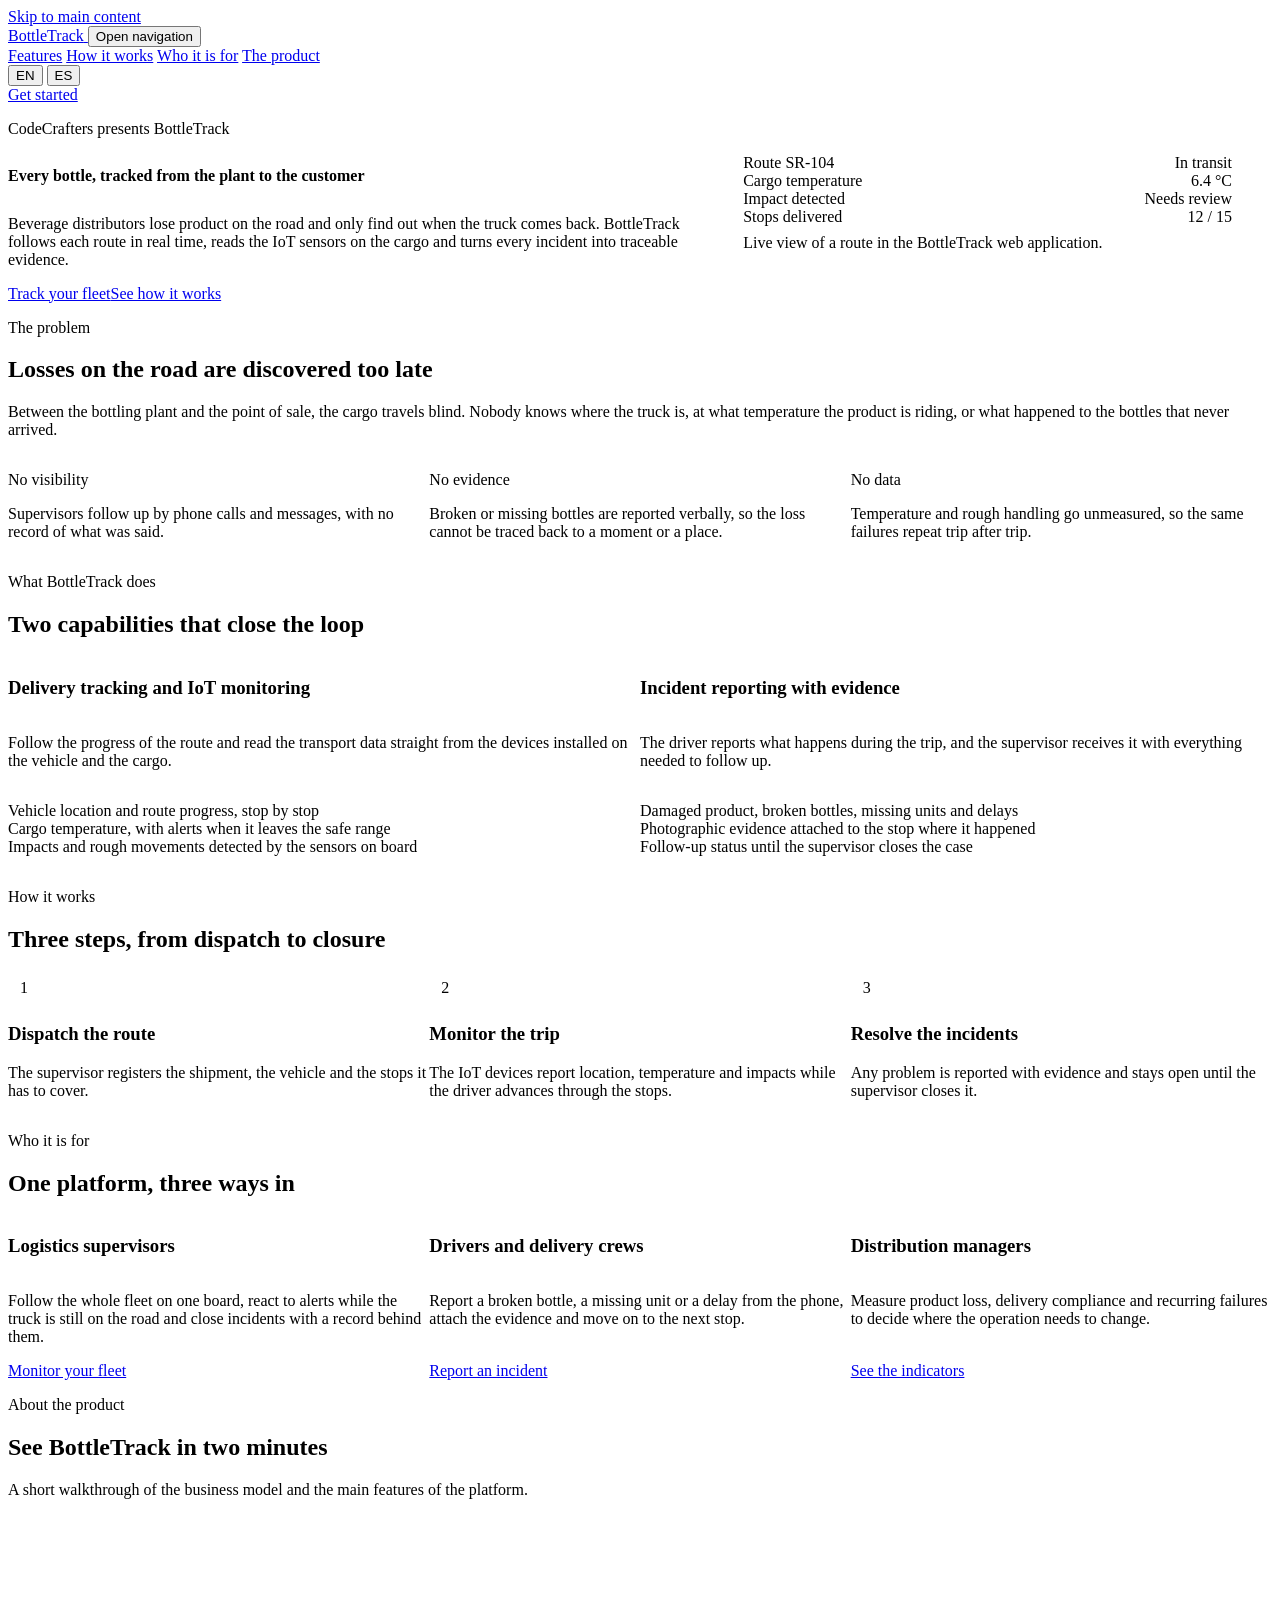
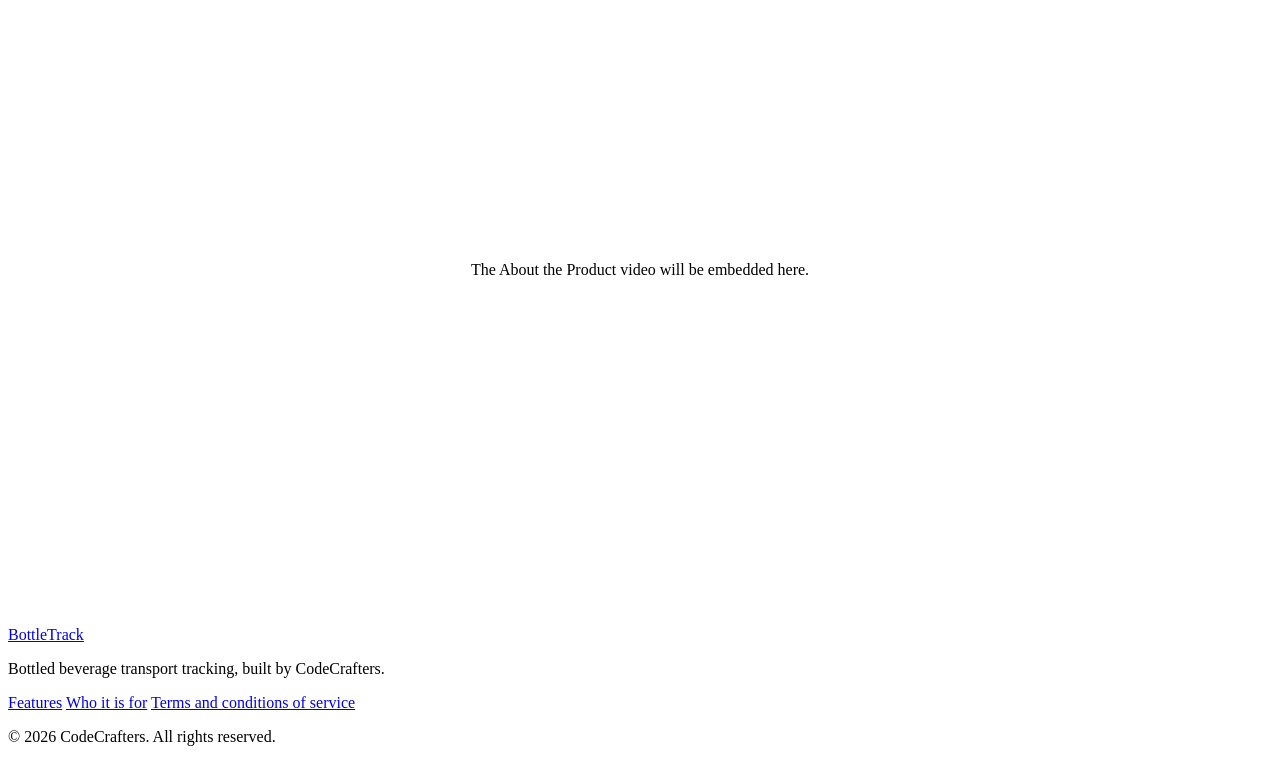
==== index.html @ 256c79b1 "refactor(landing): remove about the team video placeholder" ====
<!DOCTYPE html>
<html lang="en">
<head>
    <meta charset="UTF-8">
    <meta name="viewport" content="width=device-width, initial-scale=1.0">
    <title>BottleTrack | Bottled beverage transport tracking and IoT monitoring</title>
    <meta name="description" content="BottleTrack lets beverage distributors follow every route in real time, monitor cargo with IoT sensors and report transport incidents with evidence.">
    <meta name="keywords" content="beverage logistics, fleet tracking, IoT monitoring, cold chain, delivery incidents, transport management">
    <meta name="author" content="CodeCrafters">
    <meta property="og:title" content="BottleTrack | Bottled beverage transport tracking">
    <meta property="og:description" content="Follow every route in real time, monitor cargo with IoT sensors and report transport incidents with evidence.">
    <meta property="og:type" content="website">
    <meta property="og:locale" content="en_US">
    <meta property="og:locale:alternate" content="es_419">
    <link rel="preconnect" href="https://fonts.googleapis.com">
    <link rel="preconnect" href="https://fonts.gstatic.com" crossorigin>
    <link href="https://fonts.googleapis.com/css2?family=Manrope:wght@400;500;600;700&display=swap" rel="stylesheet">
    <link rel="stylesheet" href="assets/css/tokens.css">
    <link rel="stylesheet" href="assets/css/base.css">
    <link rel="stylesheet" href="assets/css/components.css">
    <link rel="stylesheet" href="assets/css/layout.css">
    <link rel="stylesheet" href="assets/css/landing.css">
</head>
<body>
<a class="skip-link" href="#main" data-i18n="nav.skip">Skip to main content</a>

<header class="site-header">
    <div class="container site-header__inner">
        <a class="brand" href="#main">
            <span class="brand__mark" aria-hidden="true"></span>
            <span class="brand__name">BottleTrack</span>
        </a>

        <button class="nav-toggle" type="button" aria-expanded="false" aria-controls="primary-nav" data-nav-toggle>
            <span class="visually-hidden" data-i18n="nav.toggle">Open navigation</span>
            <span class="nav-toggle__bar" aria-hidden="true"></span>
        </button>

        <nav class="site-nav" id="primary-nav" aria-label="Primary">
            <a href="#features" data-i18n="nav.features">Features</a>
            <a href="#how-it-works" data-i18n="nav.how">How it works</a>
            <a href="#segments" data-i18n="nav.segments">Who it is for</a>
            <a href="#product-video" data-i18n="nav.product">The product</a>
            <div class="language-switch" role="group" aria-label="Language">
                <button type="button" data-language="en" aria-pressed="true">EN</button>
                <button type="button" data-language="es" aria-pressed="false">ES</button>
            </div>
            <a class="button button--primary" href="#segments" data-i18n="nav.cta">Get started</a>
        </nav>
    </div>
</header>

<main id="main">
    <section class="hero">
        <div class="container hero__inner">
            <div class="hero__copy">
                <p class="eyebrow" data-i18n="hero.eyebrow">CodeCrafters presents BottleTrack</p>
                <h1 data-i18n="hero.title">Every bottle, tracked from the plant to the customer</h1>
                <p class="lead" data-i18n="hero.lead">Beverage distributors lose product on the road and only find out when the truck comes back. BottleTrack follows each route in real time, reads the IoT sensors on the cargo and turns every incident into traceable evidence.</p>
                <div class="hero__actions">
                    <a class="button button--primary" href="#segments" data-i18n="hero.primaryCta">Track your fleet</a>
                    <a class="button button--secondary" href="#how-it-works" data-i18n="hero.secondaryCta">See how it works</a>
                </div>
            </div>

            <figure class="hero__panel" aria-labelledby="hero-panel-caption">
                <div class="panel">
                    <div class="panel__row">
                        <span class="panel__label">Route SR-104</span>
                        <span class="chip chip--info" data-i18n="hero.panel.inTransit">In transit</span>
                    </div>
                    <div class="panel__row">
                        <span class="panel__label" data-i18n="hero.panel.temperature">Cargo temperature</span>
                        <span class="panel__value">6.4 &deg;C</span>
                    </div>
                    <div class="panel__row">
                        <span class="panel__label" data-i18n="hero.panel.impact">Impact detected</span>
                        <span class="chip chip--warning" data-i18n="hero.panel.review">Needs review</span>
                    </div>
                    <div class="panel__row">
                        <span class="panel__label" data-i18n="hero.panel.delivered">Stops delivered</span>
                        <span class="panel__value">12 / 15</span>
                    </div>
                    <div class="panel__progress" role="img" aria-label="80 percent of the route completed">
                        <span style="width: 80%"></span>
                    </div>
                </div>
                <figcaption class="muted" id="hero-panel-caption" data-i18n="hero.panel.caption">Live view of a route in the BottleTrack web application.</figcaption>
            </figure>
        </div>
    </section>

    <section class="section section--muted" aria-labelledby="problem-title">
        <div class="container stack">
            <p class="eyebrow" data-i18n="problem.eyebrow">The problem</p>
            <h2 id="problem-title" data-i18n="problem.title">Losses on the road are discovered too late</h2>
            <p class="lead" data-i18n="problem.lead">Between the bottling plant and the point of sale, the cargo travels blind. Nobody knows where the truck is, at what temperature the product is riding, or what happened to the bottles that never arrived.</p>
            <ul class="figure-grid">
                <li class="card">
                    <p class="figure-grid__value" data-i18n="problem.one.value">No visibility</p>
                    <p class="muted" data-i18n="problem.one.text">Supervisors follow up by phone calls and messages, with no record of what was said.</p>
                </li>
                <li class="card">
                    <p class="figure-grid__value" data-i18n="problem.two.value">No evidence</p>
                    <p class="muted" data-i18n="problem.two.text">Broken or missing bottles are reported verbally, so the loss cannot be traced back to a moment or a place.</p>
                </li>
                <li class="card">
                    <p class="figure-grid__value" data-i18n="problem.three.value">No data</p>
                    <p class="muted" data-i18n="problem.three.text">Temperature and rough handling go unmeasured, so the same failures repeat trip after trip.</p>
                </li>
            </ul>
        </div>
    </section>

    <section class="section" id="features" aria-labelledby="features-title">
        <div class="container stack">
            <p class="eyebrow" data-i18n="features.eyebrow">What BottleTrack does</p>
            <h2 id="features-title" data-i18n="features.title">Two capabilities that close the loop</h2>
            <div class="feature-grid">
                <article class="card">
                    <h3 data-i18n="features.tracking.title">Delivery tracking and IoT monitoring</h3>
                    <p class="muted" data-i18n="features.tracking.text">Follow the progress of the route and read the transport data straight from the devices installed on the vehicle and the cargo.</p>
                    <ul class="check-list">
                        <li data-i18n="features.tracking.one">Vehicle location and route progress, stop by stop</li>
                        <li data-i18n="features.tracking.two">Cargo temperature, with alerts when it leaves the safe range</li>
                        <li data-i18n="features.tracking.three">Impacts and rough movements detected by the sensors on board</li>
                    </ul>
                </article>
                <article class="card">
                    <h3 data-i18n="features.incidents.title">Incident reporting with evidence</h3>
                    <p class="muted" data-i18n="features.incidents.text">The driver reports what happens during the trip, and the supervisor receives it with everything needed to follow up.</p>
                    <ul class="check-list">
                        <li data-i18n="features.incidents.one">Damaged product, broken bottles, missing units and delays</li>
                        <li data-i18n="features.incidents.two">Photographic evidence attached to the stop where it happened</li>
                        <li data-i18n="features.incidents.three">Follow-up status until the supervisor closes the case</li>
                    </ul>
                </article>
            </div>
        </div>
    </section>

    <section class="section section--muted" id="how-it-works" aria-labelledby="how-title">
        <div class="container stack">
            <p class="eyebrow" data-i18n="how.eyebrow">How it works</p>
            <h2 id="how-title" data-i18n="how.title">Three steps, from dispatch to closure</h2>
            <ol class="step-list">
                <li class="card">
                    <span class="step-list__number" aria-hidden="true">1</span>
                    <h3 data-i18n="how.one.title">Dispatch the route</h3>
                    <p class="muted" data-i18n="how.one.text">The supervisor registers the shipment, the vehicle and the stops it has to cover.</p>
                </li>
                <li class="card">
                    <span class="step-list__number" aria-hidden="true">2</span>
                    <h3 data-i18n="how.two.title">Monitor the trip</h3>
                    <p class="muted" data-i18n="how.two.text">The IoT devices report location, temperature and impacts while the driver advances through the stops.</p>
                </li>
                <li class="card">
                    <span class="step-list__number" aria-hidden="true">3</span>
                    <h3 data-i18n="how.three.title">Resolve the incidents</h3>
                    <p class="muted" data-i18n="how.three.text">Any problem is reported with evidence and stays open until the supervisor closes it.</p>
                </li>
            </ol>
        </div>
    </section>

    <section class="section" id="segments" aria-labelledby="segments-title">
        <div class="container stack">
            <p class="eyebrow" data-i18n="segments.eyebrow">Who it is for</p>
            <h2 id="segments-title" data-i18n="segments.title">One platform, three ways in</h2>
            <div class="feature-grid">
                <article class="card card--interactive">
                    <h3 data-i18n="segments.supervisor.title">Logistics supervisors</h3>
                    <p class="muted" data-i18n="segments.supervisor.text">Follow the whole fleet on one board, react to alerts while the truck is still on the road and close incidents with a record behind them.</p>
                    <a class="button button--primary" href="https://bottletrack.vercel.app/monitoring" data-i18n="segments.supervisor.cta">Monitor your fleet</a>
                </article>
                <article class="card card--interactive">
                    <h3 data-i18n="segments.driver.title">Drivers and delivery crews</h3>
                    <p class="muted" data-i18n="segments.driver.text">Report a broken bottle, a missing unit or a delay from the phone, attach the evidence and move on to the next stop.</p>
                    <a class="button button--primary" href="https://bottletrack.vercel.app/incidents/new" data-i18n="segments.driver.cta">Report an incident</a>
                </article>
                <article class="card card--interactive">
                    <h3 data-i18n="segments.manager.title">Distribution managers</h3>
                    <p class="muted" data-i18n="segments.manager.text">Measure product loss, delivery compliance and recurring failures to decide where the operation needs to change.</p>
                    <a class="button button--primary" href="https://bottletrack.vercel.app/analytics" data-i18n="segments.manager.cta">See the indicators</a>
                </article>
            </div>
        </div>
    </section>

    <section class="section section--muted" id="product-video" aria-labelledby="video-title">
        <div class="container stack">
            <p class="eyebrow" data-i18n="video.eyebrow">About the product</p>
            <h2 id="video-title" data-i18n="video.title">See BottleTrack in two minutes</h2>
            <p class="lead" data-i18n="video.lead">A short walkthrough of the business model and the main features of the platform.</p>
            <div class="video-frame" data-video-placeholder>
                <p class="muted" data-i18n="video.placeholder">The About the Product video will be embedded here.</p>
            </div>
        </div>
    </section>

</main>

<footer class="site-footer">
    <div class="container site-footer__inner">
        <div class="stack">
            <a class="brand brand--inverse" href="#main">
                <span class="brand__mark" aria-hidden="true"></span>
                <span class="brand__name">BottleTrack</span>
            </a>
            <p class="site-footer__text" data-i18n="footer.tagline">Bottled beverage transport tracking, built by CodeCrafters.</p>
        </div>
        <nav class="site-footer__nav" aria-label="Footer">
            <a href="#features" data-i18n="nav.features">Features</a>
            <a href="#segments" data-i18n="nav.segments">Who it is for</a>
            <a href="terms-of-service.html" data-i18n="footer.terms">Terms and conditions of service</a>
        </nav>
    </div>
    <div class="container site-footer__legal">
        <p data-i18n="footer.copyright">&copy; 2026 CodeCrafters. All rights reserved.</p>
    </div>
</footer>

<script src="assets/js/translations.js"></script>
<script src="assets/js/i18n.js"></script>
<script src="assets/js/main.js"></script>
</body>
</html>
---- assets/css/landing.css ----
.hero {
    padding-block: var(--space-24) var(--space-20);
}

.hero__inner {
    display: grid;
    grid-template-columns: 1.1fr 0.9fr;
    align-items: center;
    gap: var(--space-16);
}

.hero__copy {
    display: flex;
    flex-direction: column;
    gap: var(--space-5);
}

.hero__copy h1 {
    font-size: var(--text-5xl);
}

.hero__actions {
    display: flex;
    flex-wrap: wrap;
    gap: var(--space-3);
    margin-top: var(--space-2);
}

.hero__panel {
    display: flex;
    flex-direction: column;
    gap: var(--space-3);
}

.panel {
    display: flex;
    flex-direction: column;
    background: var(--surface);
    border: 1px solid var(--border);
    border-radius: var(--radius-xl);
    box-shadow: var(--shadow-lg);
    padding: var(--space-2) var(--space-5) var(--space-5);
}

.panel__row {
    display: flex;
    align-items: center;
    justify-content: space-between;
    gap: var(--space-4);
    padding-block: var(--space-4);
}

.panel__row + .panel__row {
    border-top: 1px solid var(--line);
}

.panel__label {
    color: var(--ink-60);
    font-size: var(--text-sm);
}

.panel__value {
    font-weight: var(--weight-bold);
    color: var(--primary-dark);
}

.panel__progress {
    height: 0.5rem;
    margin-top: var(--space-4);
    background: var(--fill-10);
    border-radius: var(--radius-full);
    overflow: hidden;
}

.panel__progress span {
    display: block;
    height: 100%;
    background: var(--primary);
}

.figure-grid,
.feature-grid,
.step-list {
    display: grid;
    gap: var(--space-4);
    list-style: none;
    padding: 0;
    margin-top: var(--space-4);
}

.figure-grid,
.feature-grid {
    grid-template-columns: repeat(auto-fit, minmax(17rem, 1fr));
}

.step-list {
    grid-template-columns: repeat(auto-fit, minmax(15rem, 1fr));
}

.figure-grid__value {
    color: var(--primary-dark);
    font-size: var(--text-xl);
    font-weight: var(--weight-bold);
    margin-bottom: var(--space-2);
}

.feature-grid .card {
    display: flex;
    flex-direction: column;
    gap: var(--space-3);
}

.feature-grid .button {
    margin-top: auto;
    align-self: flex-start;
}

.check-list {
    display: flex;
    flex-direction: column;
    gap: var(--space-2);
    list-style: none;
    padding: 0;
    font-size: var(--text-sm);
}

.check-list li {
    position: relative;
    padding-left: var(--space-6);
}

.check-list li::before {
    content: "";
    position: absolute;
    left: 0;
    top: 0.5em;
    width: 0.5rem;
    height: 0.5rem;
    border-radius: var(--radius-full);
    background: var(--primary);
}

.step-list__number {
    display: inline-flex;
    align-items: center;
    justify-content: center;
    width: 2rem;
    height: 2rem;
    margin-bottom: var(--space-3);
    background: var(--primary-soft);
    color: var(--primary-dark);
    border-radius: var(--radius-full);
    font-weight: var(--weight-bold);
}

.video-frame {
    display: flex;
    align-items: center;
    justify-content: center;
    aspect-ratio: 16 / 9;
    margin-top: var(--space-4);
    background: var(--surface);
    border: 1px dashed var(--control);
    border-radius: var(--radius-lg);
}

.video-frame iframe {
    width: 100%;
    height: 100%;
    border: 0;
    border-radius: var(--radius-lg);
}

@media (max-width: 60rem) {
    .hero__inner {
        grid-template-columns: 1fr;
        gap: var(--space-10);
    }
}

@media (max-width: 48rem) {
    .hero {
        padding-block: var(--space-12);
    }
}

/* Modificaciones adicionales solo para BottleTrack */

.product-screenshots {
    display: grid;
    grid-template-columns: repeat(2, minmax(0, 1fr));
    gap: var(--space-5);
    width: 100%;
    margin-top: var(--space-4);
    align-items: start;
}

.product-screenshots img {
    display: block;
    width: 100%;
    height: auto;
    max-width: 100%;
    object-fit: contain;
    border-radius: var(--radius-lg);
}

@media (max-width: 48rem) {
    .product-screenshots {
        grid-template-columns: 1fr;
    }
}
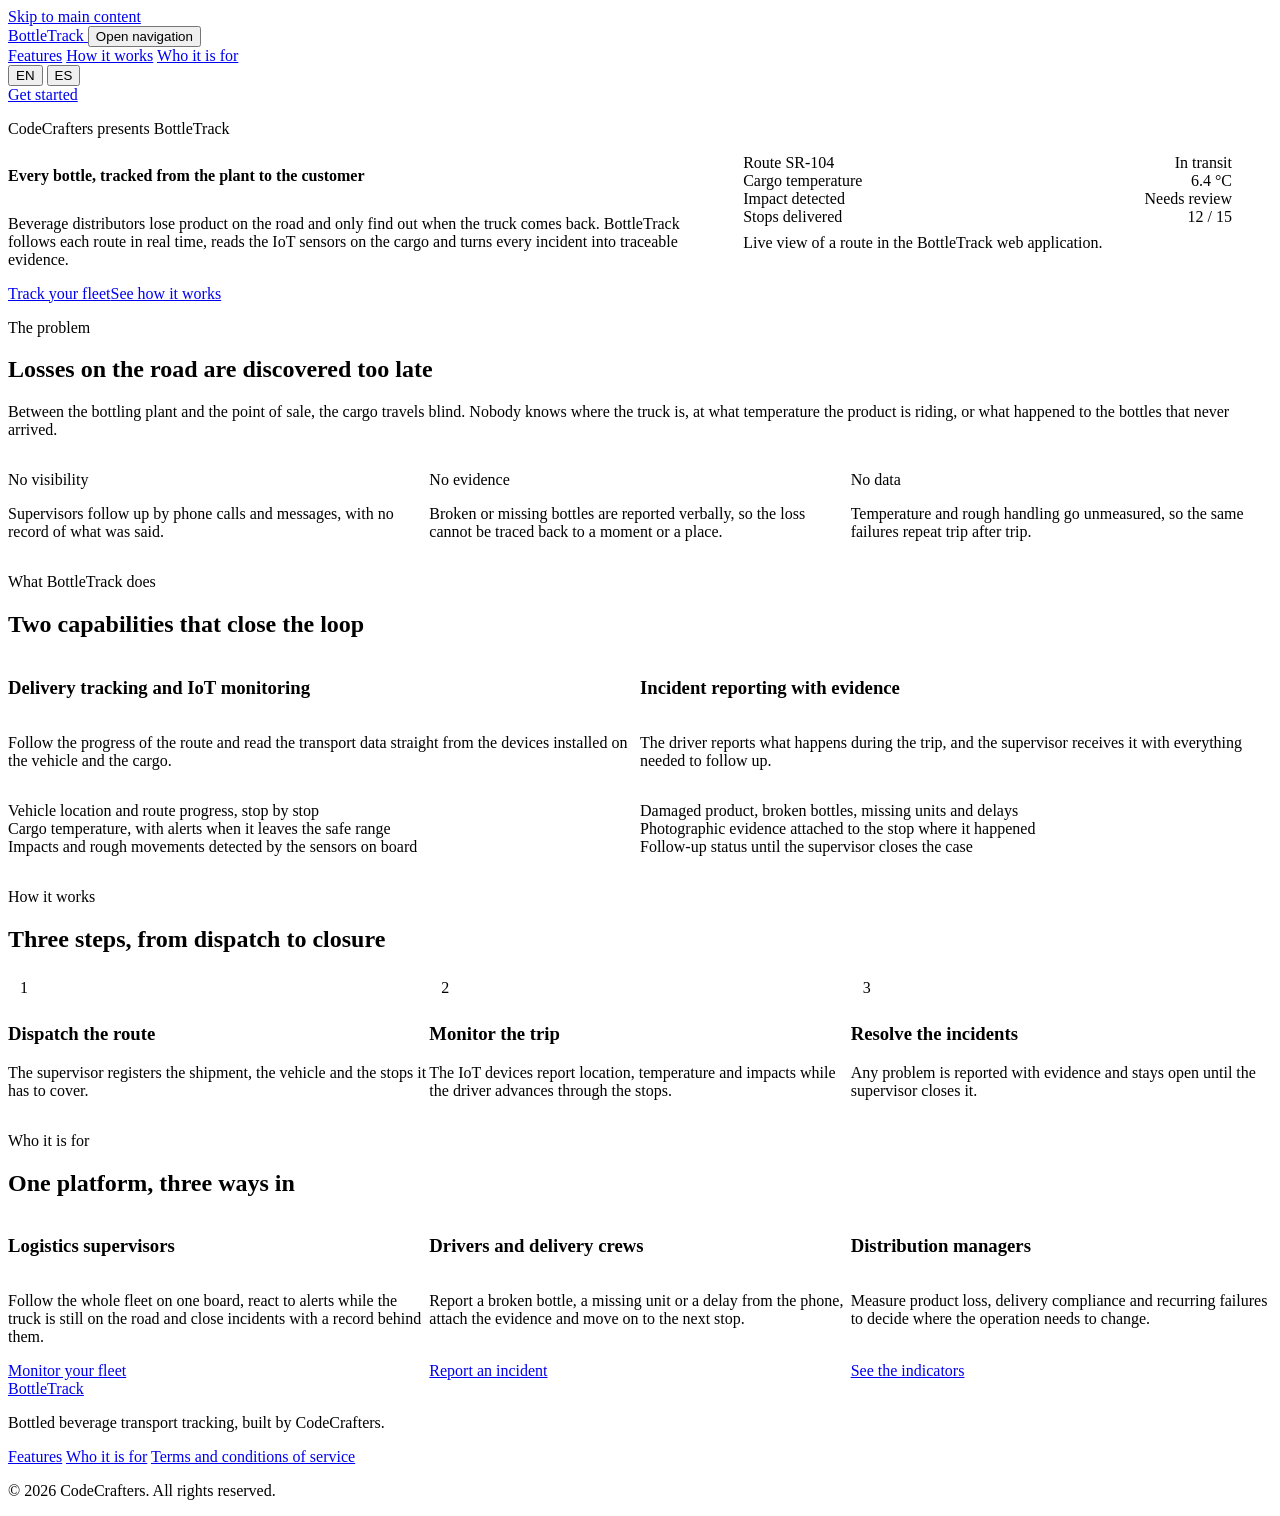
==== commit f1d36d84: "refactor(landing): remove about the product video placeholder" ====
--- a/index.html
+++ b/index.html
@@ -40,7 +40,6 @@
             <a href="#features" data-i18n="nav.features">Features</a>
             <a href="#how-it-works" data-i18n="nav.how">How it works</a>
             <a href="#segments" data-i18n="nav.segments">Who it is for</a>
-            <a href="#product-video" data-i18n="nav.product">The product</a>
             <div class="language-switch" role="group" aria-label="Language">
                 <button type="button" data-language="en" aria-pressed="true">EN</button>
                 <button type="button" data-language="es" aria-pressed="false">ES</button>
@@ -187,17 +186,6 @@
         </div>
     </section>
 
-    <section class="section section--muted" id="product-video" aria-labelledby="video-title">
-        <div class="container stack">
-            <p class="eyebrow" data-i18n="video.eyebrow">About the product</p>
-            <h2 id="video-title" data-i18n="video.title">See BottleTrack in two minutes</h2>
-            <p class="lead" data-i18n="video.lead">A short walkthrough of the business model and the main features of the platform.</p>
-            <div class="video-frame" data-video-placeholder>
-                <p class="muted" data-i18n="video.placeholder">The About the Product video will be embedded here.</p>
-            </div>
-        </div>
-    </section>
-
 </main>
 
 <footer class="site-footer">
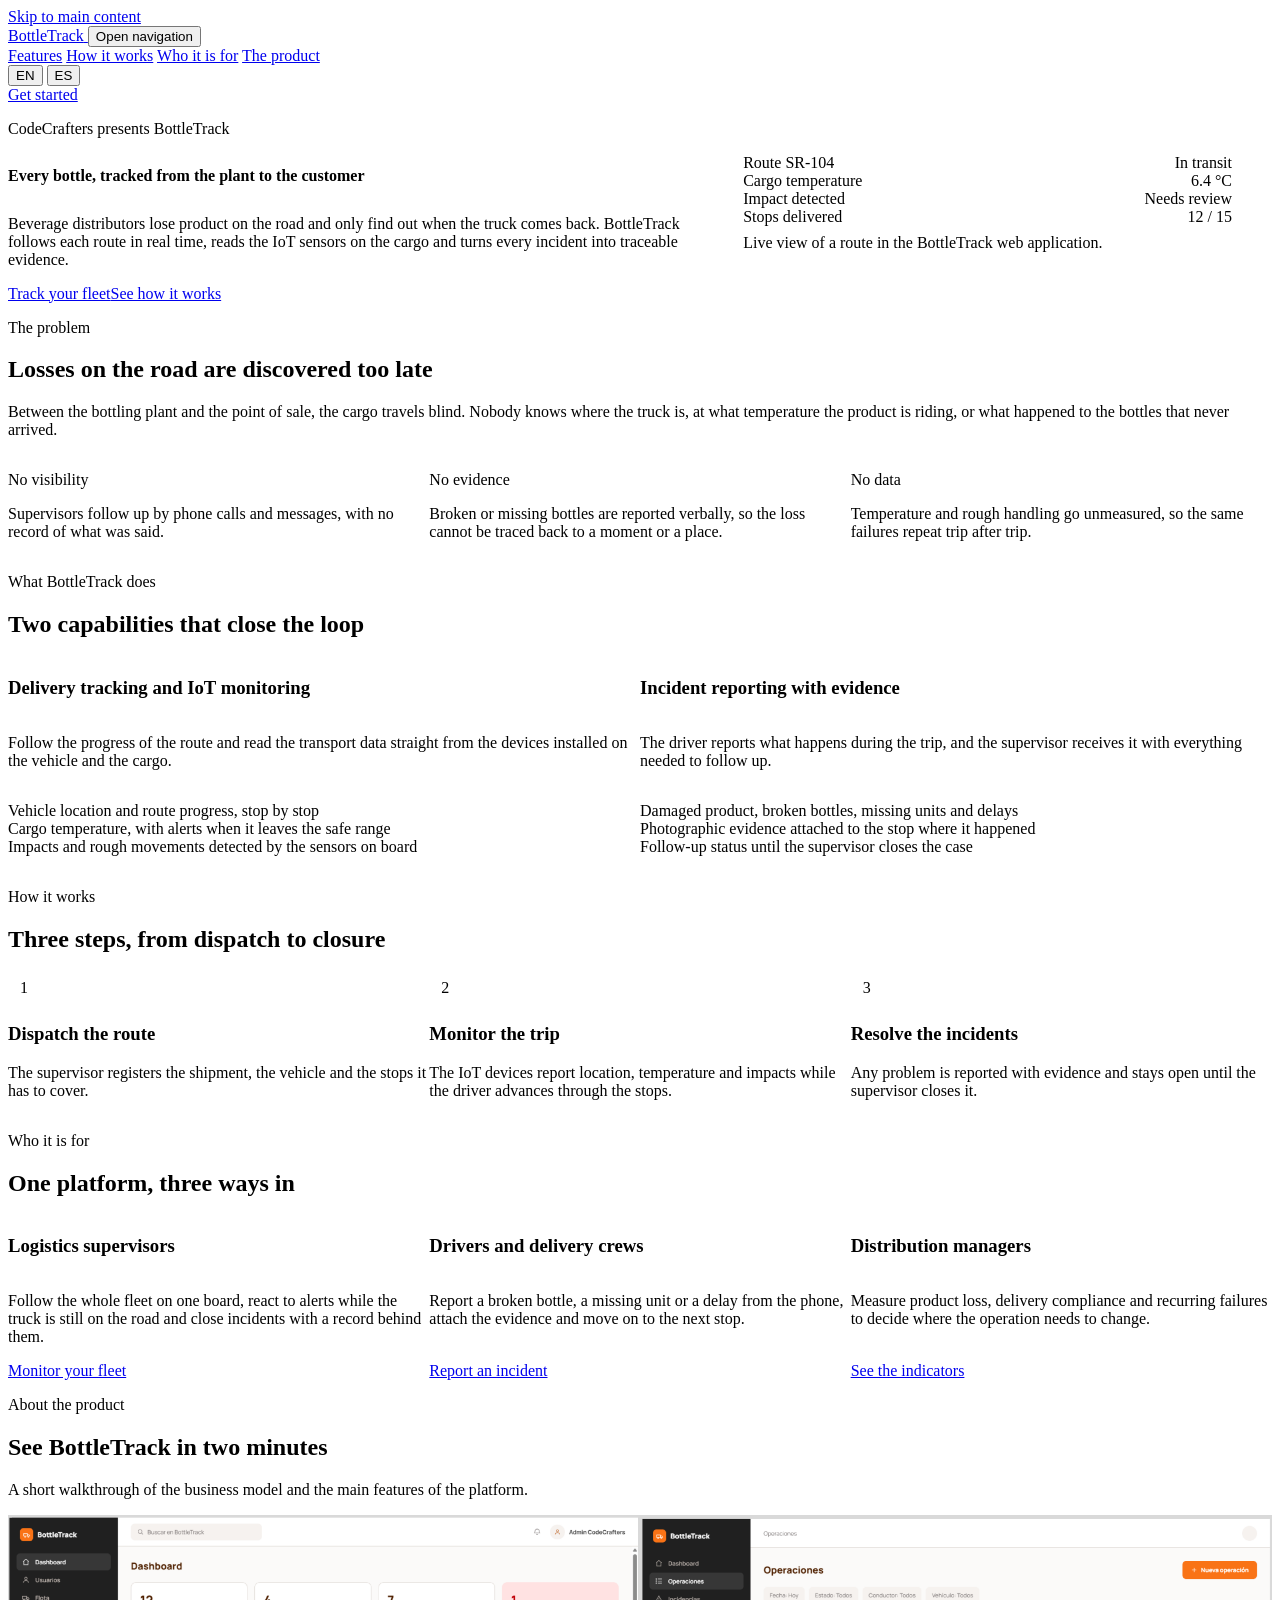
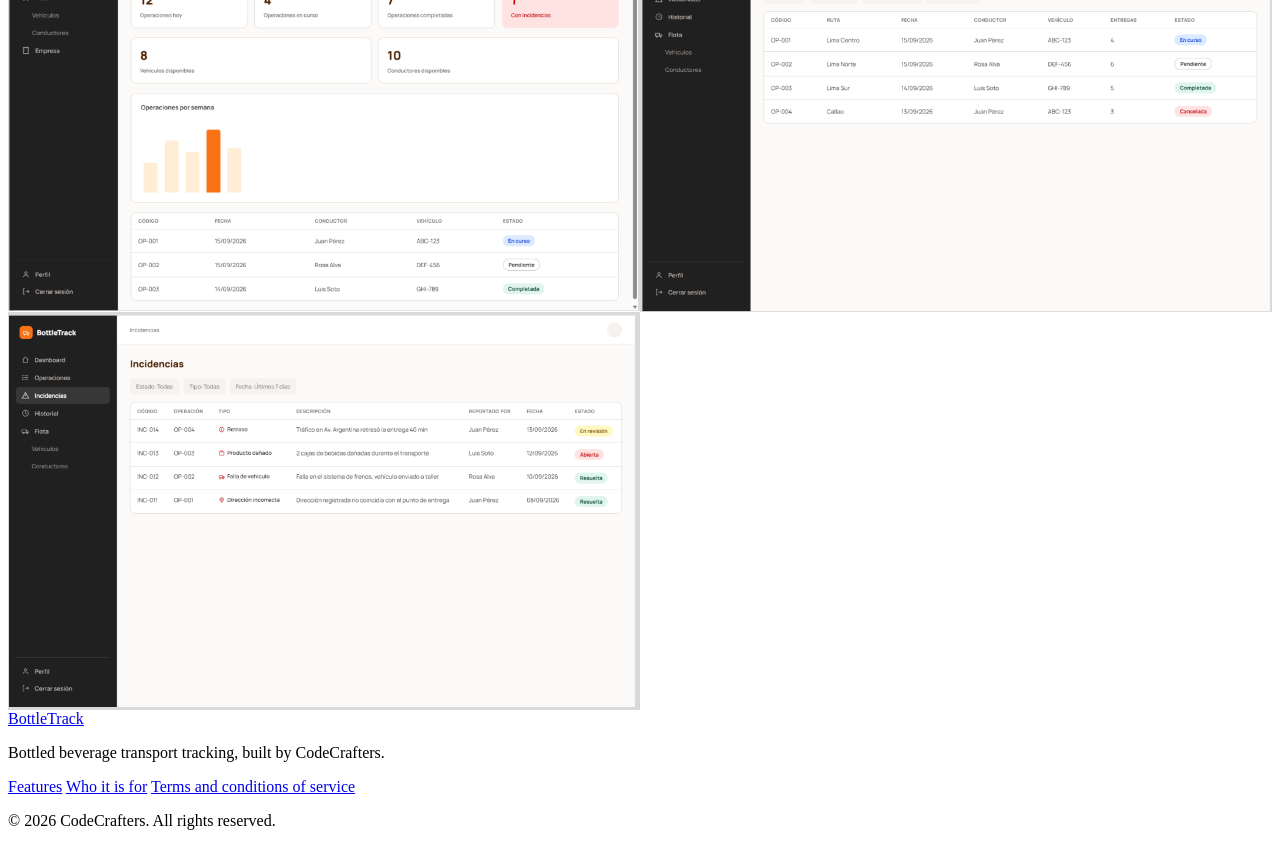
==== commit 804b82ab: "Merge branch 'develop' of github.com:1ASI0730-2620-8084-CodeCrafters/Landing-Page into develop" ====
--- a/index.html
+++ b/index.html
@@ -40,6 +40,7 @@
             <a href="#features" data-i18n="nav.features">Features</a>
             <a href="#how-it-works" data-i18n="nav.how">How it works</a>
             <a href="#segments" data-i18n="nav.segments">Who it is for</a>
+            <a href="#product-video" data-i18n="nav.product">The product</a>
             <div class="language-switch" role="group" aria-label="Language">
                 <button type="button" data-language="en" aria-pressed="true">EN</button>
                 <button type="button" data-language="es" aria-pressed="false">ES</button>
@@ -186,6 +187,27 @@
         </div>
     </section>
 
+    <section class="section section--muted" id="product-video" aria-labelledby="video-title">
+        <div class="container stack">
+            <p class="eyebrow" data-i18n="video.eyebrow">About the product</p>
+
+            <h2 id="video-title" data-i18n="video.title">
+                See BottleTrack in two minutes
+            </h2>
+
+            <p class="lead" data-i18n="video.lead">
+                A short walkthrough of the business model and the main features of the platform.
+            </p>
+
+            <!-- modificación para bottletrack screenshot a cambio de video -->
+            <div class="product-screenshots">
+                <img src="assets/img/dashboard_bottletrack.png" alt="BottleTrack dashboard">
+                <img src="assets/img/operaciones_bottletrack.png" alt="BottleTrack operations">
+                <img src="assets/img/incidencias_bottletrack.png" alt="BottleTrack incidents">
+            </div>
+        </div>
+    </section>
+
 </main>
 
 <footer class="site-footer">
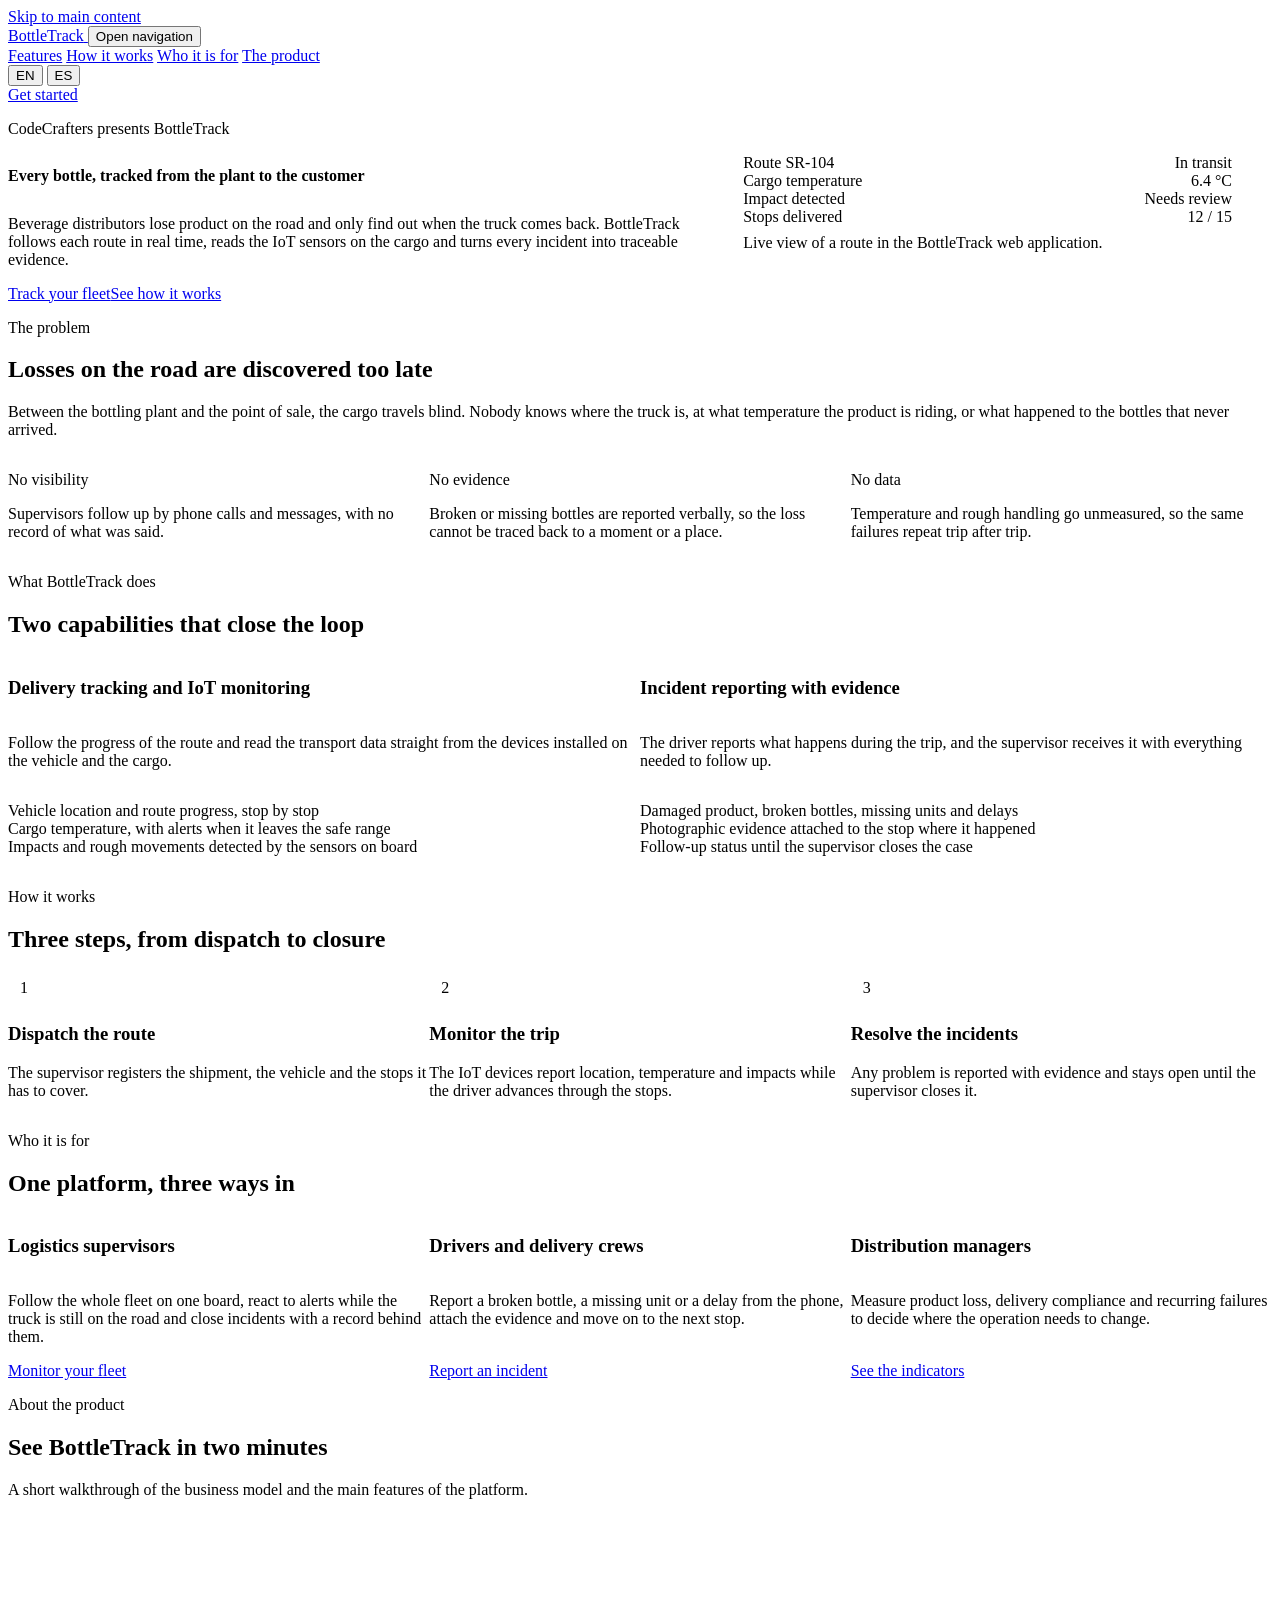
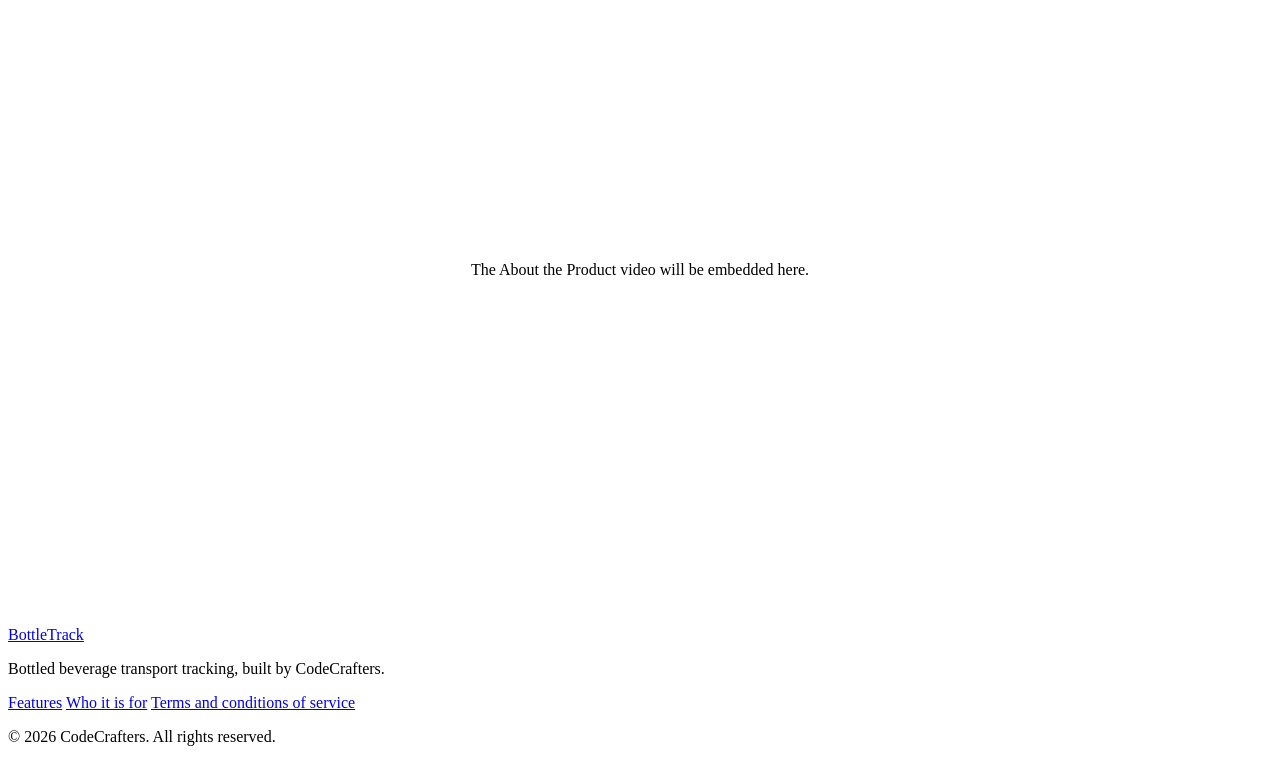
==== commit a2dd590b: "Revert "refactor(landing): remove about the product video placeholder" This reverts commit 2cb505178" ====
--- a/index.html
+++ b/index.html
@@ -190,20 +190,10 @@
     <section class="section section--muted" id="product-video" aria-labelledby="video-title">
         <div class="container stack">
             <p class="eyebrow" data-i18n="video.eyebrow">About the product</p>
-
-            <h2 id="video-title" data-i18n="video.title">
-                See BottleTrack in two minutes
-            </h2>
-
-            <p class="lead" data-i18n="video.lead">
-                A short walkthrough of the business model and the main features of the platform.
-            </p>
-
-            <!-- modificación para bottletrack screenshot a cambio de video -->
-            <div class="product-screenshots">
-                <img src="assets/img/dashboard_bottletrack.png" alt="BottleTrack dashboard">
-                <img src="assets/img/operaciones_bottletrack.png" alt="BottleTrack operations">
-                <img src="assets/img/incidencias_bottletrack.png" alt="BottleTrack incidents">
+            <h2 id="video-title" data-i18n="video.title">See BottleTrack in two minutes</h2>
+            <p class="lead" data-i18n="video.lead">A short walkthrough of the business model and the main features of the platform.</p>
+            <div class="video-frame" data-video-placeholder>
+                <p class="muted" data-i18n="video.placeholder">The About the Product video will be embedded here.</p>
             </div>
         </div>
     </section>
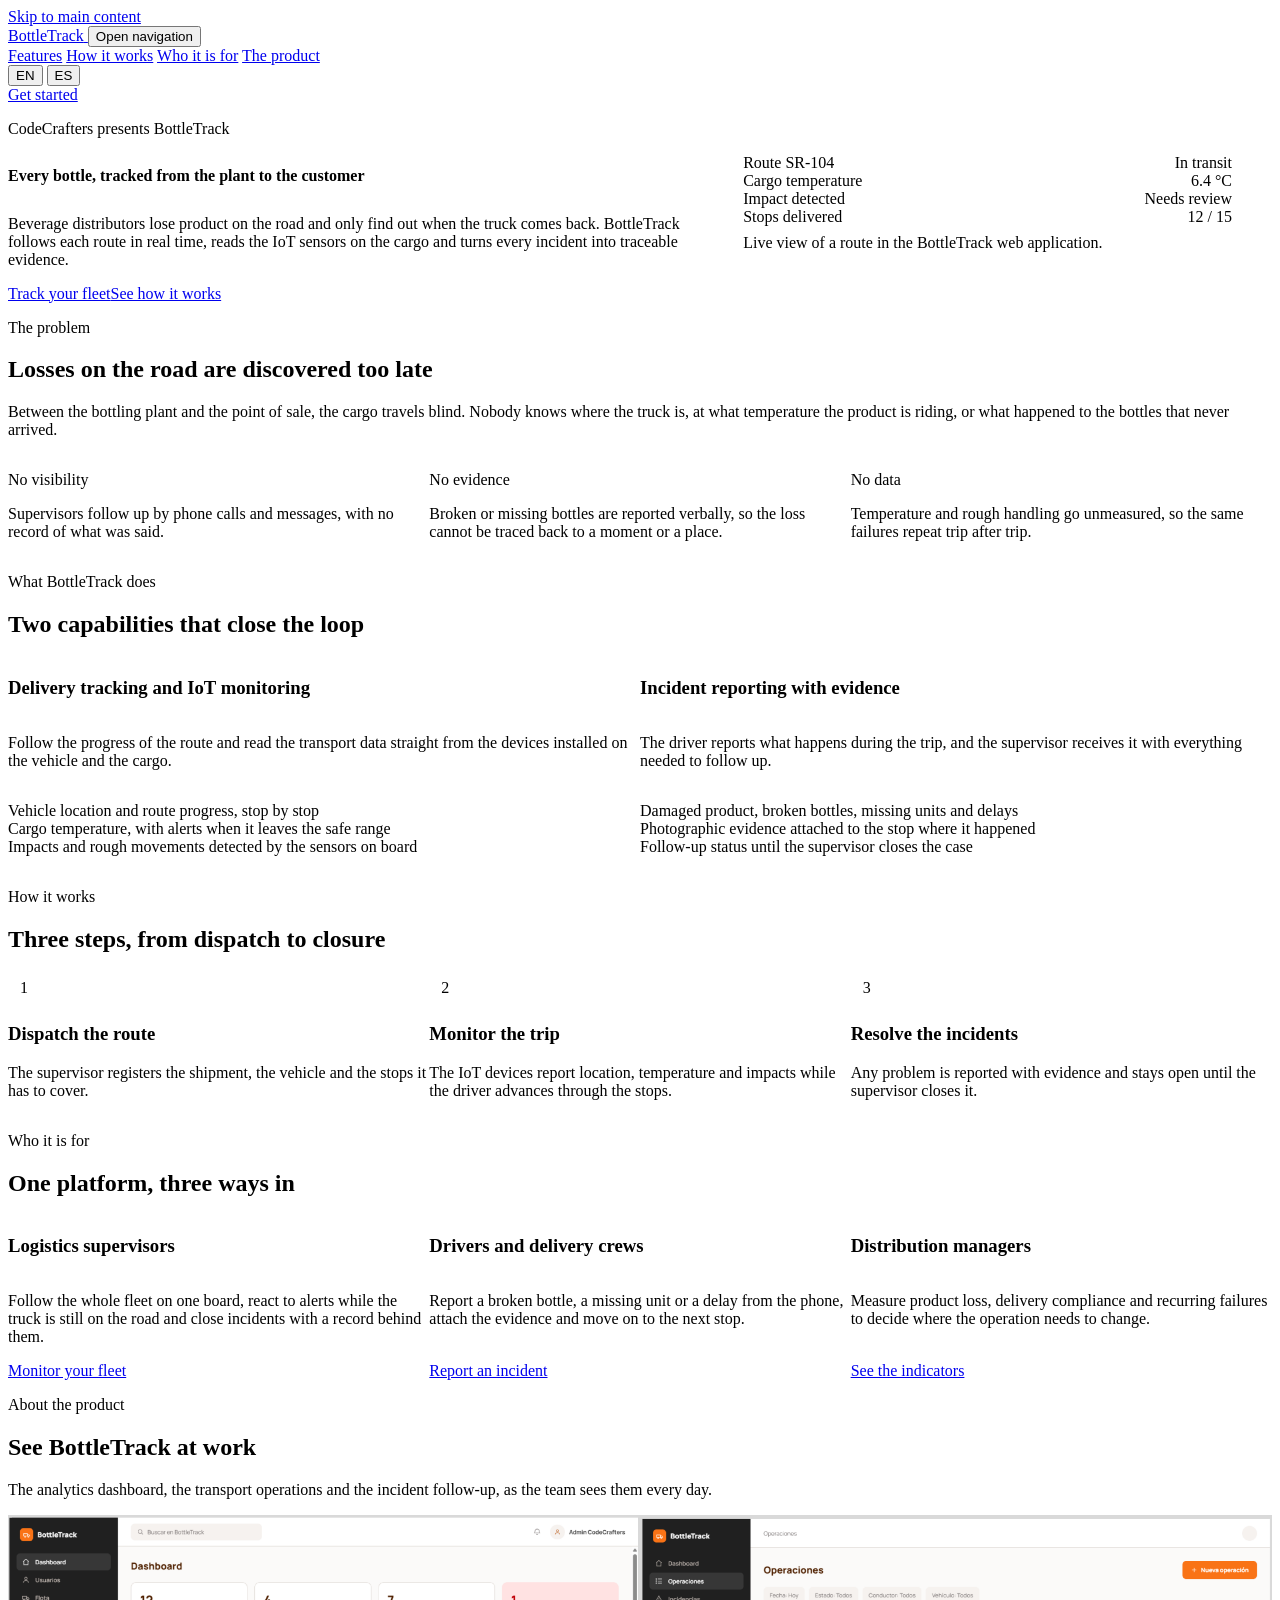
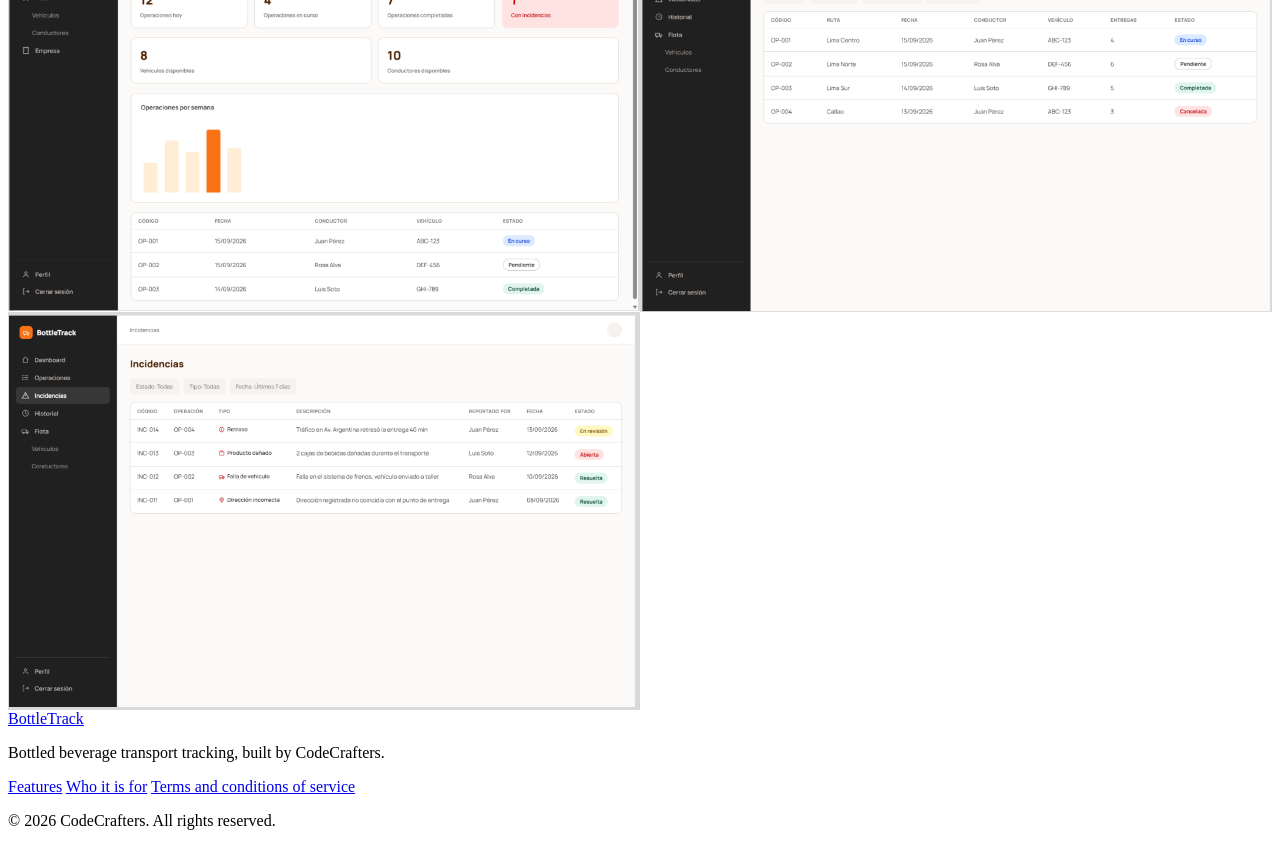
==== commit d6865f7e: "refactor(landing): describe the product section as application screenshots" ====
--- a/index.html
+++ b/index.html
@@ -40,7 +40,7 @@
             <a href="#features" data-i18n="nav.features">Features</a>
             <a href="#how-it-works" data-i18n="nav.how">How it works</a>
             <a href="#segments" data-i18n="nav.segments">Who it is for</a>
-            <a href="#product-video" data-i18n="nav.product">The product</a>
+            <a href="#product" data-i18n="nav.product">The product</a>
             <div class="language-switch" role="group" aria-label="Language">
                 <button type="button" data-language="en" aria-pressed="true">EN</button>
                 <button type="button" data-language="es" aria-pressed="false">ES</button>
@@ -187,13 +187,15 @@
         </div>
     </section>
 
-    <section class="section section--muted" id="product-video" aria-labelledby="video-title">
-        <div class="container stack">
-            <p class="eyebrow" data-i18n="video.eyebrow">About the product</p>
-            <h2 id="video-title" data-i18n="video.title">See BottleTrack in two minutes</h2>
-            <p class="lead" data-i18n="video.lead">A short walkthrough of the business model and the main features of the platform.</p>
-            <div class="video-frame" data-video-placeholder>
-                <p class="muted" data-i18n="video.placeholder">The About the Product video will be embedded here.</p>
+    <section class="section section--muted" id="product" aria-labelledby="product-title">
+        <div class="container stack">
+            <p class="eyebrow" data-i18n="product.eyebrow">About the product</p>
+            <h2 id="product-title" data-i18n="product.title">See BottleTrack at work</h2>
+            <p class="lead" data-i18n="product.lead">The analytics dashboard, the transport operations and the incident follow-up, as the team sees them every day.</p>
+            <div class="product-screenshots">
+                <img src="assets/img/dashboard_bottletrack.png" alt="BottleTrack dashboard with the daily operation indicators">
+                <img src="assets/img/operaciones_bottletrack.png" alt="BottleTrack list of transport operations">
+                <img src="assets/img/incidencias_bottletrack.png" alt="BottleTrack list of reported incidents">
             </div>
         </div>
     </section>
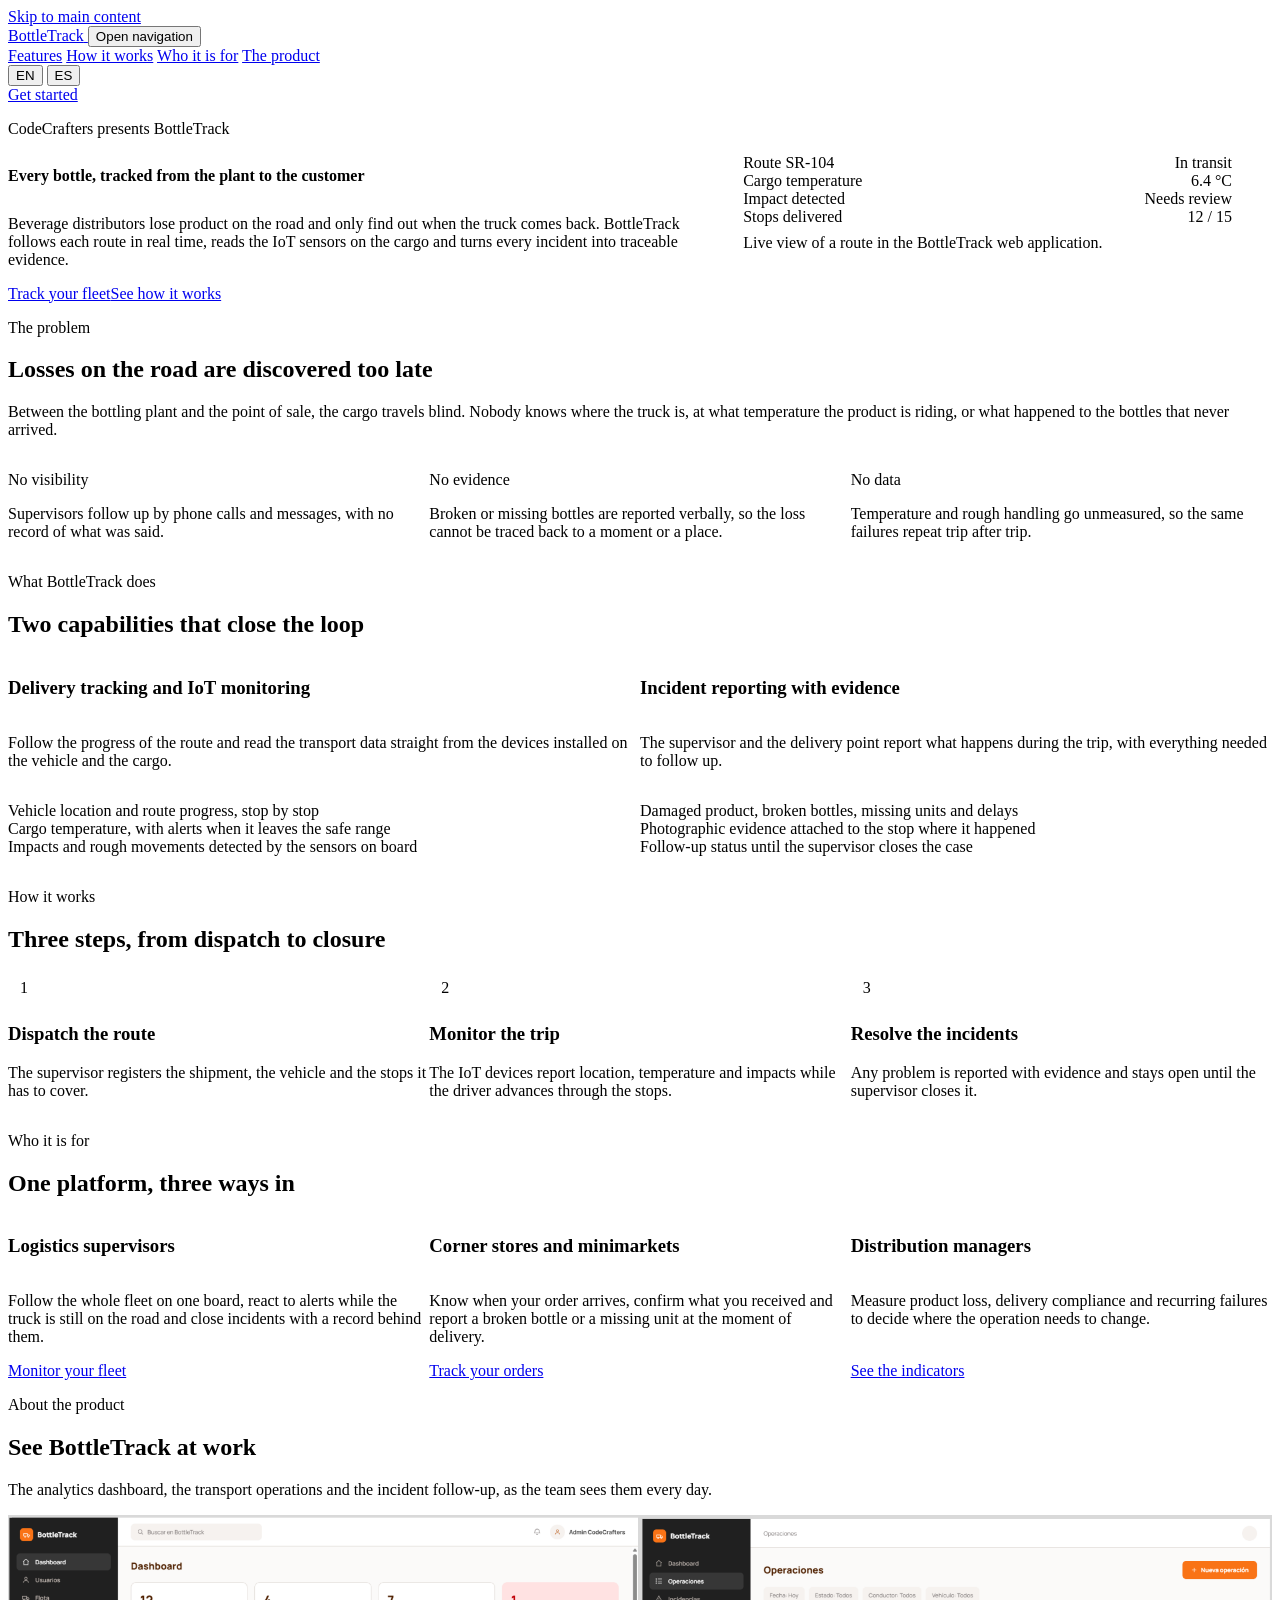
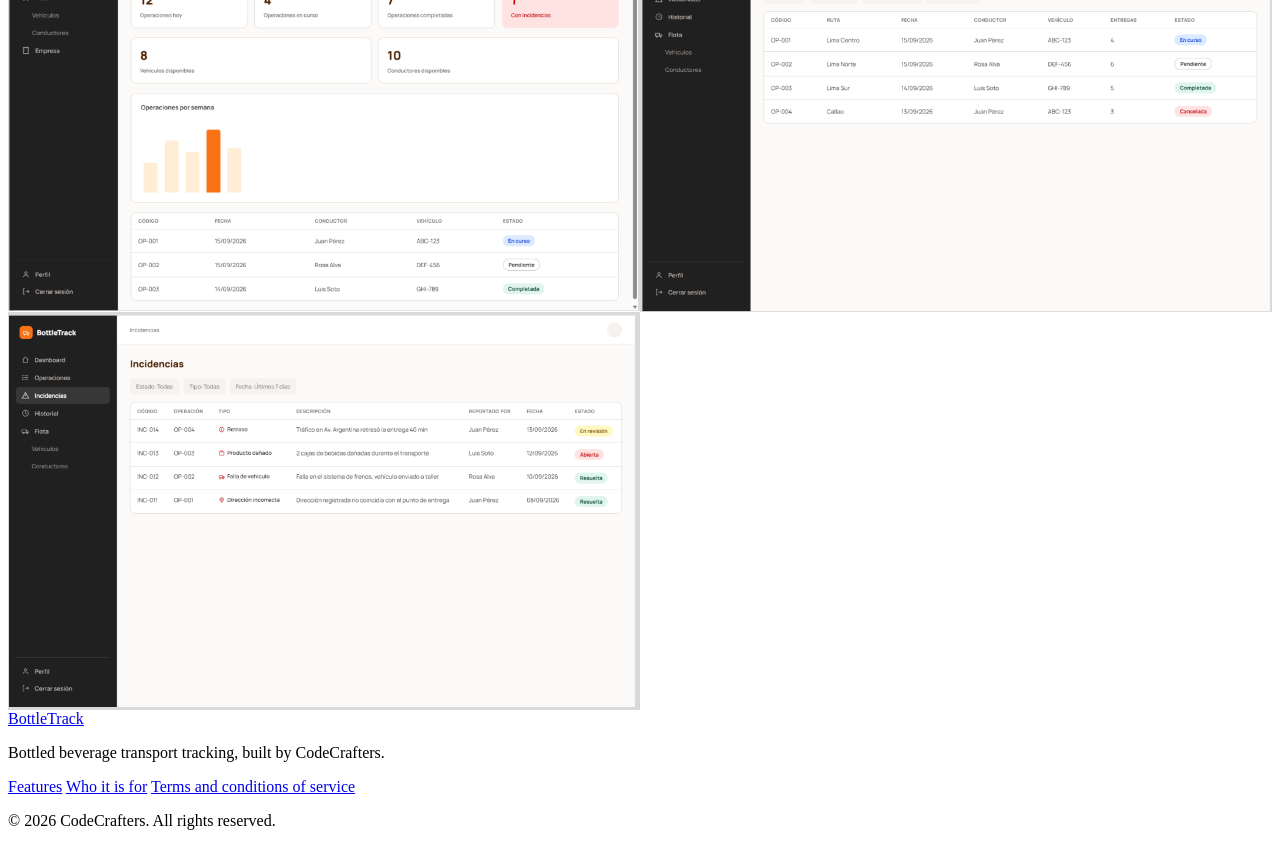
==== commit ade7cae4: "feat(landing): replace driver segment with delivery points and link ctas to the web app" ====
--- a/index.html
+++ b/index.html
@@ -128,7 +128,7 @@
                 </article>
                 <article class="card">
                     <h3 data-i18n="features.incidents.title">Incident reporting with evidence</h3>
-                    <p class="muted" data-i18n="features.incidents.text">The driver reports what happens during the trip, and the supervisor receives it with everything needed to follow up.</p>
+                    <p class="muted" data-i18n="features.incidents.text">The supervisor and the delivery point report what happens during the trip, with everything needed to follow up.</p>
                     <ul class="check-list">
                         <li data-i18n="features.incidents.one">Damaged product, broken bottles, missing units and delays</li>
                         <li data-i18n="features.incidents.two">Photographic evidence attached to the stop where it happened</li>
@@ -171,17 +171,17 @@
                 <article class="card card--interactive">
                     <h3 data-i18n="segments.supervisor.title">Logistics supervisors</h3>
                     <p class="muted" data-i18n="segments.supervisor.text">Follow the whole fleet on one board, react to alerts while the truck is still on the road and close incidents with a record behind them.</p>
-                    <a class="button button--primary" href="https://bottletrack.vercel.app/monitoring" data-i18n="segments.supervisor.cta">Monitor your fleet</a>
+                    <a class="button button--primary" href="https://frontend-web-aplication.vercel.app/monitoring" data-i18n="segments.supervisor.cta">Monitor your fleet</a>
                 </article>
                 <article class="card card--interactive">
-                    <h3 data-i18n="segments.driver.title">Drivers and delivery crews</h3>
-                    <p class="muted" data-i18n="segments.driver.text">Report a broken bottle, a missing unit or a delay from the phone, attach the evidence and move on to the next stop.</p>
-                    <a class="button button--primary" href="https://bottletrack.vercel.app/incidents/new" data-i18n="segments.driver.cta">Report an incident</a>
+                    <h3 data-i18n="segments.deliveryPoint.title">Corner stores and minimarkets</h3>
+                    <p class="muted" data-i18n="segments.deliveryPoint.text">Know when your order arrives, confirm what you received and report a broken bottle or a missing unit at the moment of delivery.</p>
+                    <a class="button button--primary" href="https://frontend-web-aplication.vercel.app/tracking" data-i18n="segments.deliveryPoint.cta">Track your orders</a>
                 </article>
                 <article class="card card--interactive">
                     <h3 data-i18n="segments.manager.title">Distribution managers</h3>
                     <p class="muted" data-i18n="segments.manager.text">Measure product loss, delivery compliance and recurring failures to decide where the operation needs to change.</p>
-                    <a class="button button--primary" href="https://bottletrack.vercel.app/analytics" data-i18n="segments.manager.cta">See the indicators</a>
+                    <a class="button button--primary" href="https://frontend-web-aplication.vercel.app/analytics" data-i18n="segments.manager.cta">See the indicators</a>
                 </article>
             </div>
         </div>
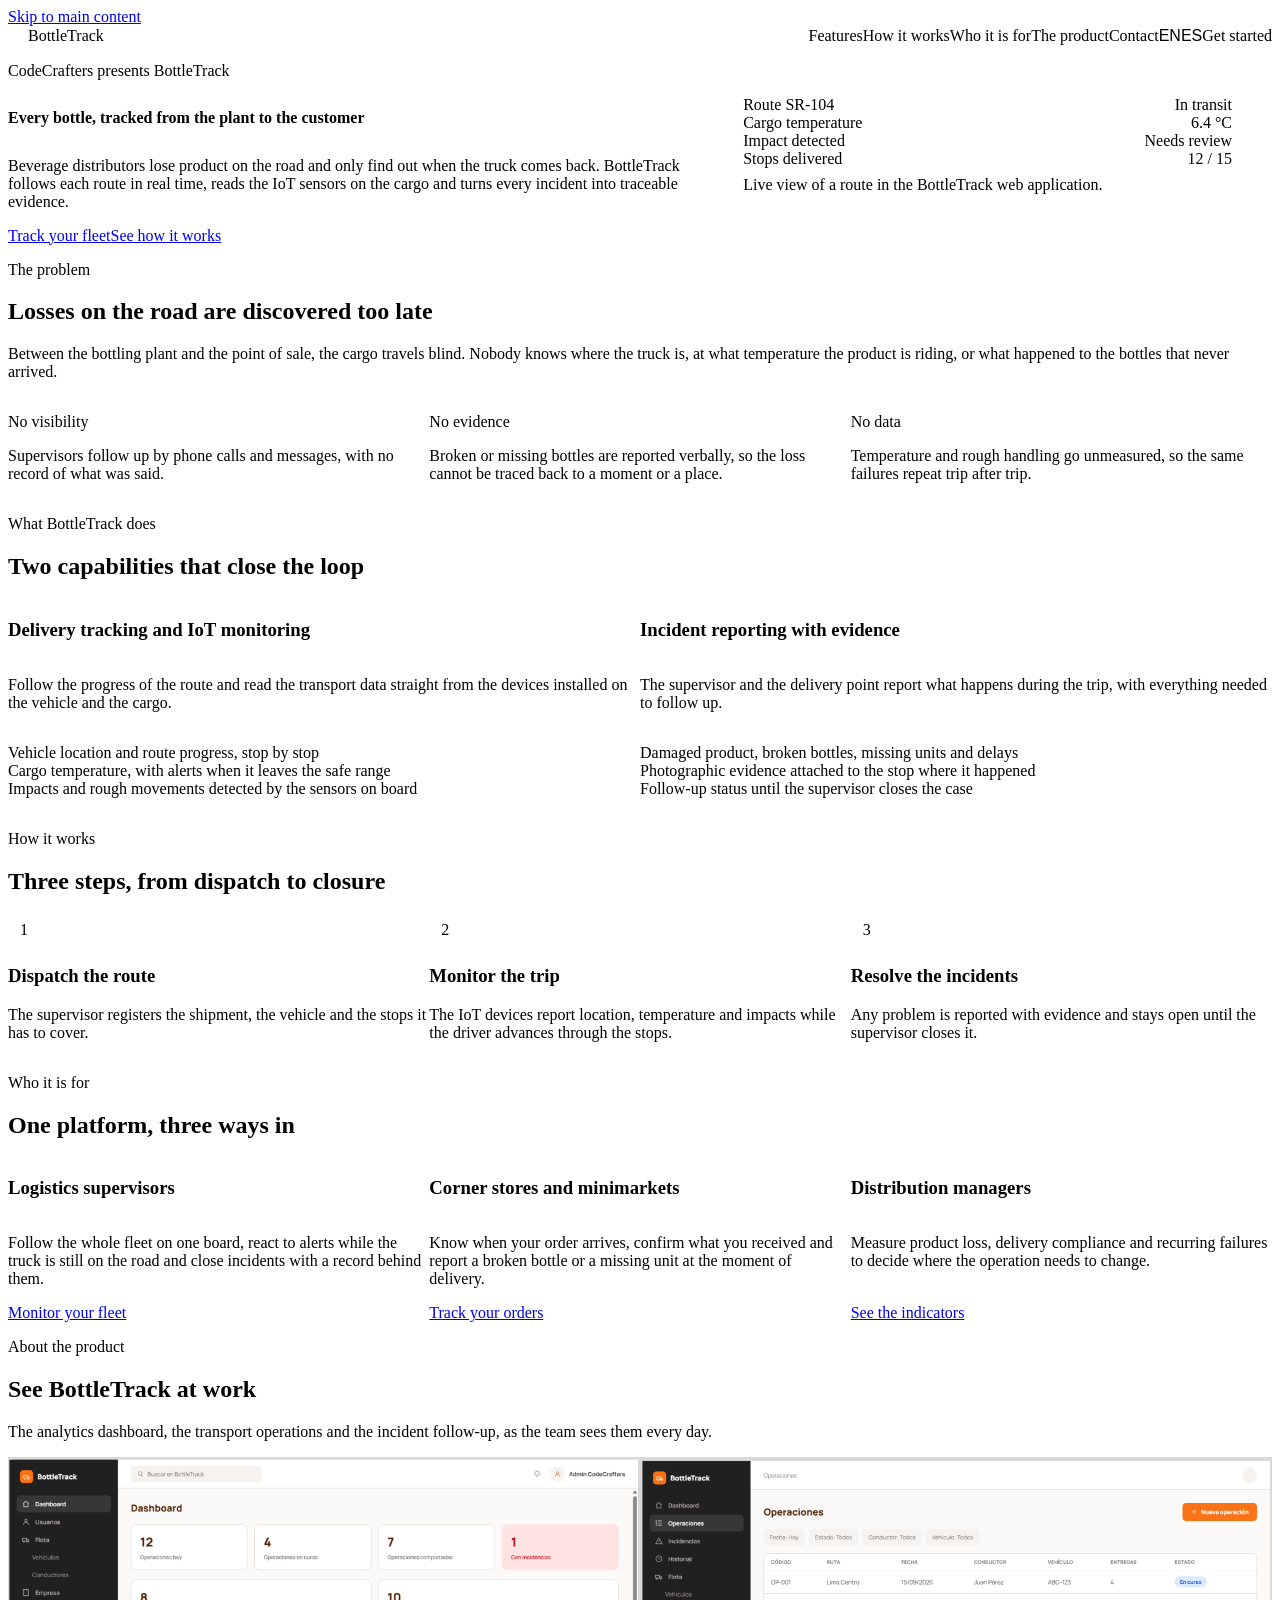
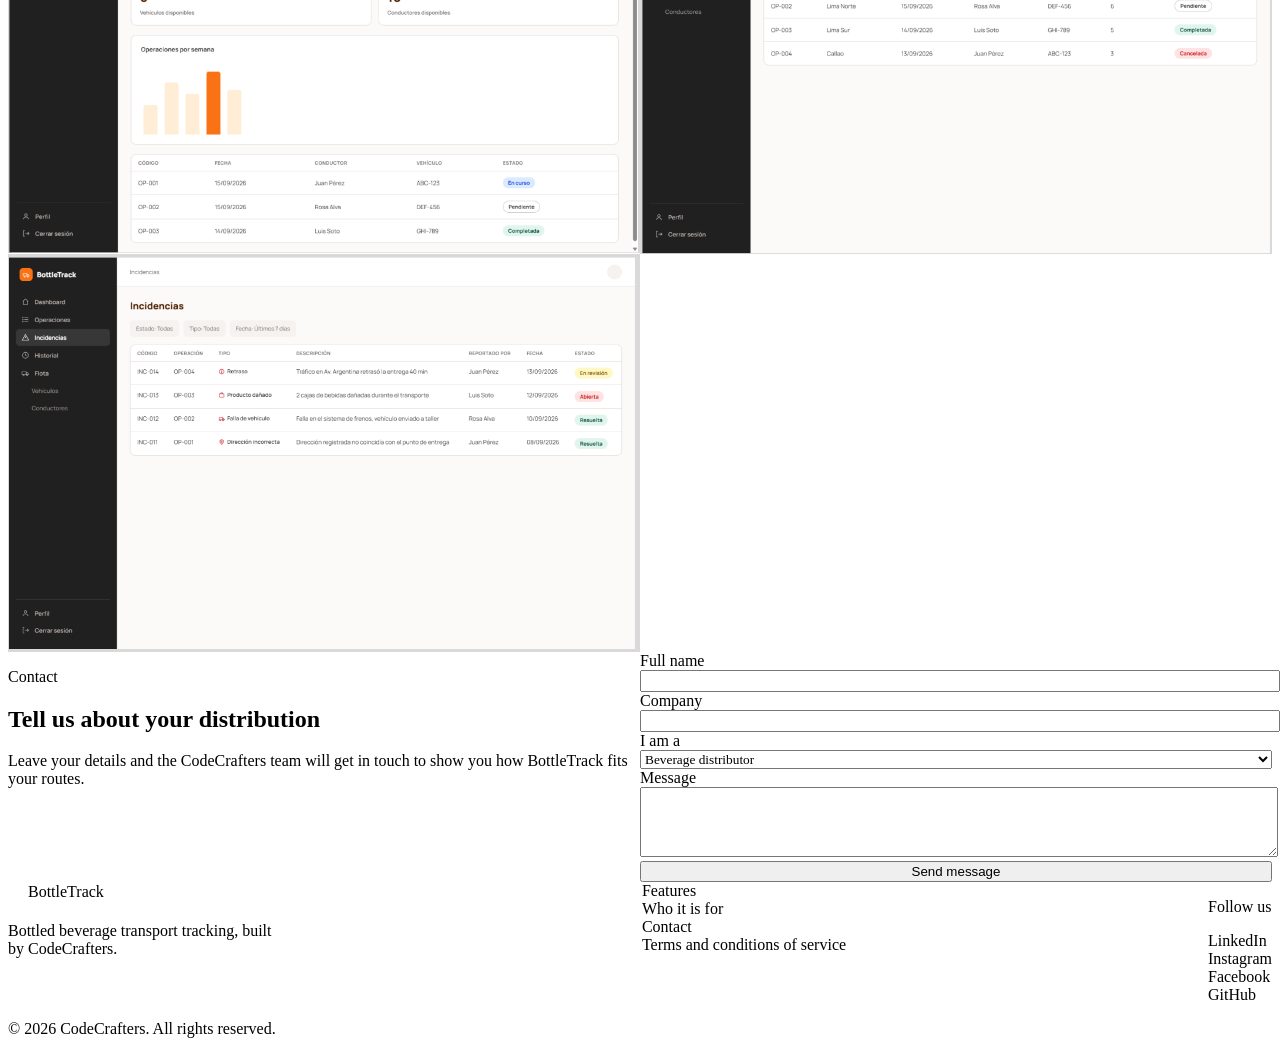
==== commit 812a1cd4: "feat(landing): add contact form and social media links" ====
--- a/index.html
+++ b/index.html
@@ -41,6 +41,7 @@
             <a href="#how-it-works" data-i18n="nav.how">How it works</a>
             <a href="#segments" data-i18n="nav.segments">Who it is for</a>
             <a href="#product" data-i18n="nav.product">The product</a>
+            <a href="#contact" data-i18n="nav.contact">Contact</a>
             <div class="language-switch" role="group" aria-label="Language">
                 <button type="button" data-language="en" aria-pressed="true">EN</button>
                 <button type="button" data-language="es" aria-pressed="false">ES</button>
@@ -200,6 +201,40 @@
         </div>
     </section>
 
+    <section class="section" id="contact" aria-labelledby="contact-title">
+        <div class="container contact">
+            <div class="stack">
+                <p class="eyebrow" data-i18n="contact.eyebrow">Contact</p>
+                <h2 id="contact-title" data-i18n="contact.title">Tell us about your distribution</h2>
+                <p class="lead" data-i18n="contact.lead">Leave your details and the CodeCrafters team will get in touch to show you how BottleTrack fits your routes.</p>
+            </div>
+            <form class="card contact__form" data-contact-form>
+                <div class="field">
+                    <label for="contact-name" data-i18n="contact.name">Full name</label>
+                    <input class="input" id="contact-name" name="name" type="text" autocomplete="name" required>
+                </div>
+                <div class="field">
+                    <label for="contact-company" data-i18n="contact.company">Company</label>
+                    <input class="input" id="contact-company" name="company" type="text" autocomplete="organization" required>
+                </div>
+                <div class="field">
+                    <label for="contact-segment" data-i18n="contact.segment">I am a</label>
+                    <select class="input" id="contact-segment" name="segment" required>
+                        <option value="distributor" data-i18n="contact.segment.distributor">Beverage distributor</option>
+                        <option value="supervisor" data-i18n="contact.segment.supervisor">Fleet supervisor</option>
+                        <option value="delivery-point" data-i18n="contact.segment.deliveryPoint">Corner store or minimarket</option>
+                    </select>
+                </div>
+                <div class="field">
+                    <label for="contact-message" data-i18n="contact.message">Message</label>
+                    <textarea class="input" id="contact-message" name="message" rows="4" required></textarea>
+                </div>
+                <button class="button button--primary" type="submit" data-i18n="contact.submit">Send message</button>
+                <p class="contact__status" role="status" data-contact-status hidden data-i18n="contact.sent">Thank you. The team will contact you soon.</p>
+            </form>
+        </div>
+    </section>
+
 </main>
 
 <footer class="site-footer">
@@ -214,7 +249,15 @@
         <nav class="site-footer__nav" aria-label="Footer">
             <a href="#features" data-i18n="nav.features">Features</a>
             <a href="#segments" data-i18n="nav.segments">Who it is for</a>
+            <a href="#contact" data-i18n="nav.contact">Contact</a>
             <a href="terms-of-service.html" data-i18n="footer.terms">Terms and conditions of service</a>
+        </nav>
+        <nav class="site-footer__nav" aria-labelledby="footer-social-title">
+            <p class="site-footer__title" id="footer-social-title" data-i18n="footer.follow">Follow us</p>
+            <a href="https://www.linkedin.com/company/codecrafters-bottletrack" target="_blank" rel="noopener">LinkedIn</a>
+            <a href="https://www.instagram.com/bottletrack.pe" target="_blank" rel="noopener">Instagram</a>
+            <a href="https://www.facebook.com/bottletrack.pe" target="_blank" rel="noopener">Facebook</a>
+            <a href="https://github.com/1ASI0730-2620-8084-CodeCrafters" target="_blank" rel="noopener">GitHub</a>
         </nav>
     </div>
     <div class="container site-footer__legal">
--- a/assets/css/layout.css
+++ b/assets/css/layout.css
@@ -0,0 +1,189 @@
+.site-header {
+    position: sticky;
+    top: 0;
+    z-index: 50;
+    background: color-mix(in srgb, var(--background) 92%, transparent);
+    backdrop-filter: blur(8px);
+    border-bottom: 1px solid var(--line);
+}
+
+.site-header__inner {
+    display: flex;
+    align-items: center;
+    justify-content: space-between;
+    gap: var(--space-4);
+    padding-block: var(--space-4);
+}
+
+.brand {
+    display: inline-flex;
+    align-items: center;
+    gap: var(--space-2);
+    color: var(--primary-dark);
+    font-weight: var(--weight-bold);
+    font-size: var(--text-lg);
+    text-decoration: none;
+}
+
+.brand__mark {
+    width: 1.25rem;
+    height: 1.25rem;
+    border-radius: var(--radius-sm);
+    background: var(--primary);
+}
+
+.brand--inverse {
+    color: var(--primary-foreground);
+}
+
+.site-nav {
+    display: flex;
+    align-items: center;
+    gap: var(--space-6);
+}
+
+.site-nav a {
+    color: var(--ink-70);
+    font-size: var(--text-sm);
+    font-weight: var(--weight-semibold);
+    text-decoration: none;
+}
+
+.site-nav a:hover {
+    color: var(--primary-mid);
+}
+
+.site-nav .button {
+    color: var(--primary-foreground);
+}
+
+.language-switch {
+    display: inline-flex;
+    border: 1px solid var(--control);
+    border-radius: var(--radius-md);
+    overflow: hidden;
+}
+
+.language-switch button {
+    padding: var(--space-1) var(--space-3);
+    background: var(--surface);
+    border: 0;
+    font-size: var(--text-xs);
+    font-weight: var(--weight-bold);
+    color: var(--ink-60);
+    cursor: pointer;
+}
+
+.language-switch button[aria-pressed="true"] {
+    background: var(--primary-soft);
+    color: var(--primary-dark);
+}
+
+.nav-toggle {
+    display: none;
+    width: 2.5rem;
+    height: 2.5rem;
+    align-items: center;
+    justify-content: center;
+    background: var(--surface);
+    border: 1px solid var(--control);
+    border-radius: var(--radius-md);
+    cursor: pointer;
+}
+
+.nav-toggle__bar,
+.nav-toggle__bar::before,
+.nav-toggle__bar::after {
+    display: block;
+    width: 1rem;
+    height: 2px;
+    background: var(--foreground);
+    border-radius: var(--radius-full);
+}
+
+.nav-toggle__bar::before,
+.nav-toggle__bar::after {
+    content: "";
+    position: relative;
+}
+
+.nav-toggle__bar::before {
+    top: -5px;
+}
+
+.nav-toggle__bar::after {
+    top: 3px;
+}
+
+.site-footer {
+    background: var(--chrome);
+    color: var(--background);
+    padding-block: var(--space-16) var(--space-8);
+}
+
+.site-footer__inner {
+    display: flex;
+    flex-wrap: wrap;
+    justify-content: space-between;
+    gap: var(--space-8);
+}
+
+.site-footer__text {
+    color: color-mix(in srgb, var(--background) 70%, transparent);
+    font-size: var(--text-sm);
+    max-width: 34ch;
+}
+
+.site-footer__nav {
+    display: flex;
+    flex-direction: column;
+    gap: var(--space-3);
+}
+
+.site-footer__nav a {
+    color: color-mix(in srgb, var(--background) 80%, transparent);
+    font-size: var(--text-sm);
+    text-decoration: none;
+}
+
+.site-footer__title {
+    color: var(--background);
+    font-size: var(--text-sm);
+    font-weight: var(--weight-semibold);
+}
+
+.site-footer__nav a:hover {
+    color: var(--background);
+}
+
+.site-footer__legal {
+    margin-top: var(--space-12);
+    padding-top: var(--space-6);
+    border-top: 1px solid color-mix(in srgb, var(--background) 15%, transparent);
+    color: color-mix(in srgb, var(--background) 60%, transparent);
+    font-size: var(--text-xs);
+}
+
+@media (max-width: 48rem) {
+    .nav-toggle {
+        display: inline-flex;
+    }
+
+    .site-nav {
+        display: none;
+        position: absolute;
+        left: 0;
+        right: 0;
+        top: 100%;
+        flex-direction: column;
+        align-items: flex-start;
+        gap: var(--space-4);
+        padding: var(--space-5) var(--space-6);
+        background: var(--surface);
+        border-bottom: 1px solid var(--border);
+    }
+
+    .site-nav[data-open="true"] {
+        display: flex;
+    }
+}
--- a/assets/css/landing.css
+++ b/assets/css/landing.css
@@ -208,4 +208,35 @@
     .product-screenshots {
         grid-template-columns: 1fr;
     }
-}+}
+
+.contact {
+    display: grid;
+    grid-template-columns: repeat(2, minmax(0, 1fr));
+    gap: var(--space-12);
+    align-items: start;
+}
+
+.contact__form {
+    display: flex;
+    flex-direction: column;
+    gap: var(--space-4);
+}
+
+.contact__form .input {
+    width: 100%;
+    font-family: inherit;
+}
+
+.contact__status {
+    color: var(--success-strong);
+    font-size: var(--text-sm);
+    font-weight: var(--weight-semibold);
+}
+
+@media (max-width: 48rem) {
+    .contact {
+        grid-template-columns: 1fr;
+        gap: var(--space-8);
+    }
+}
